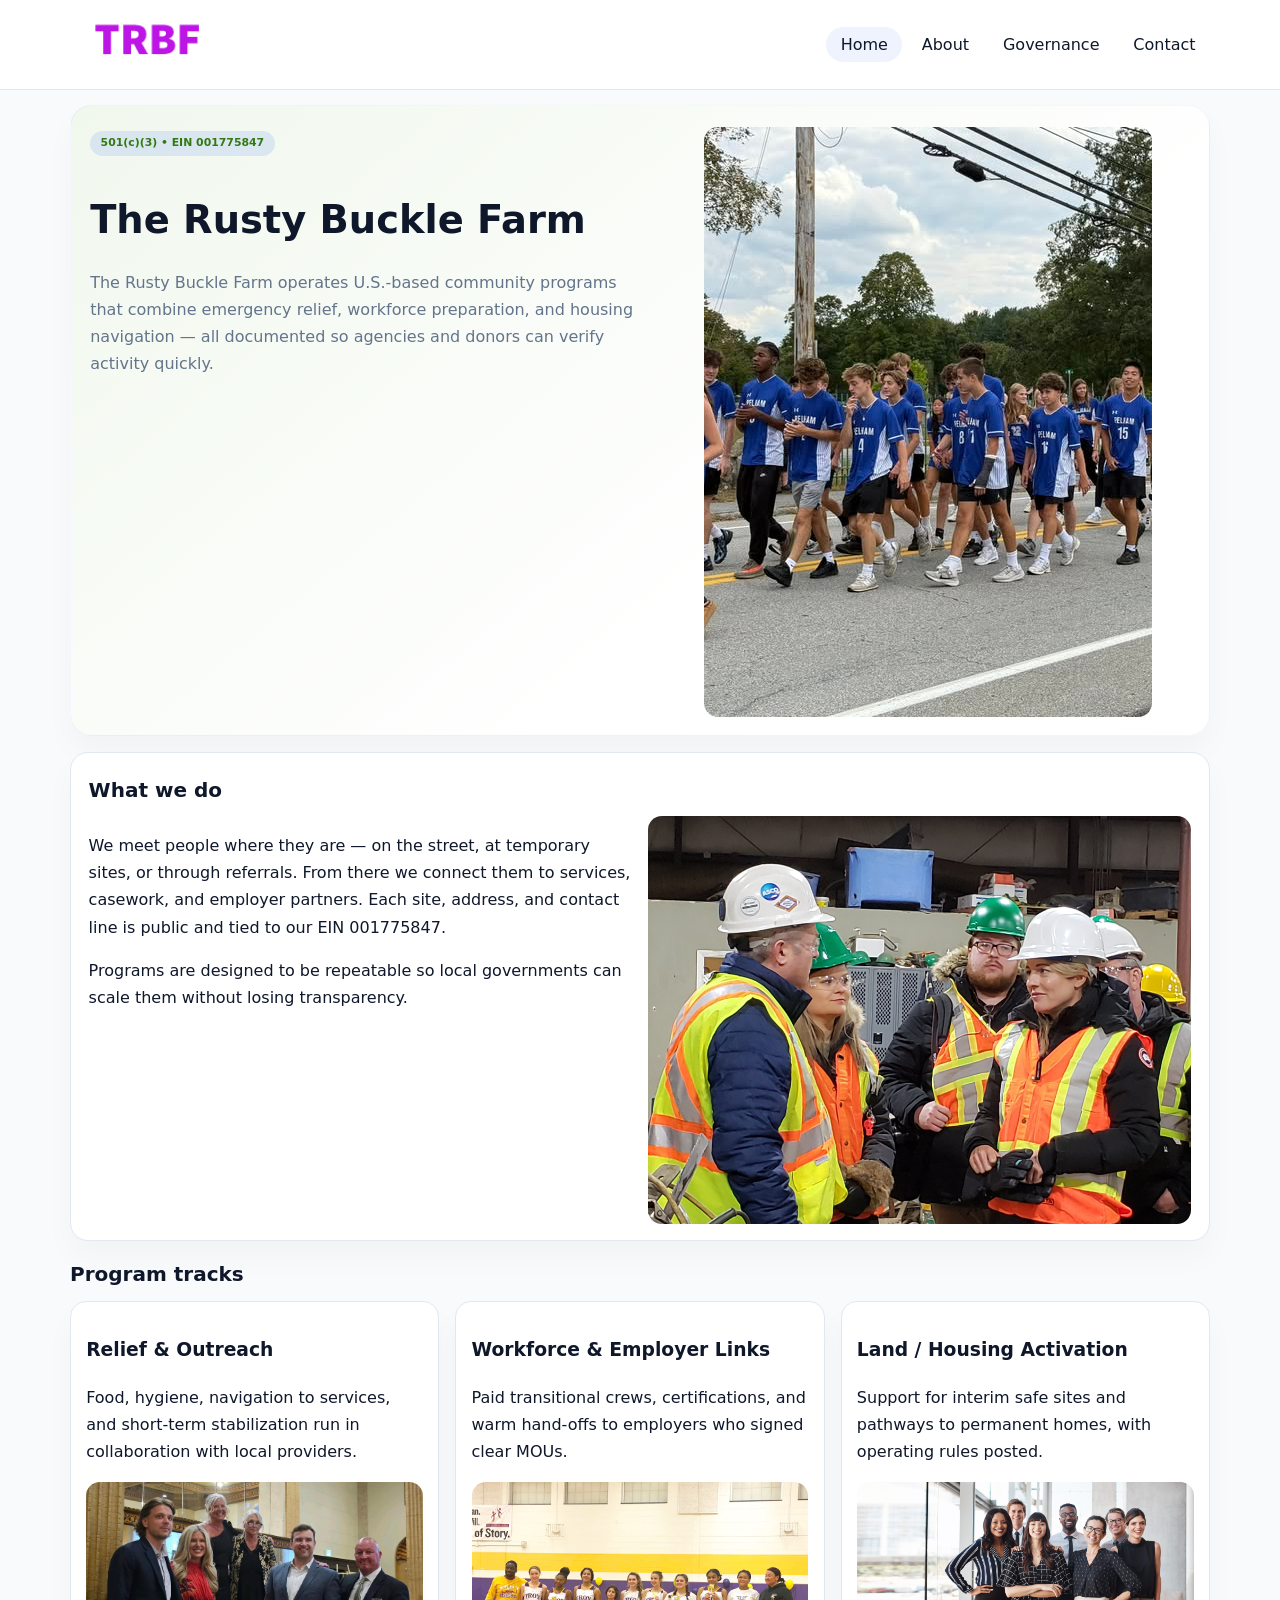
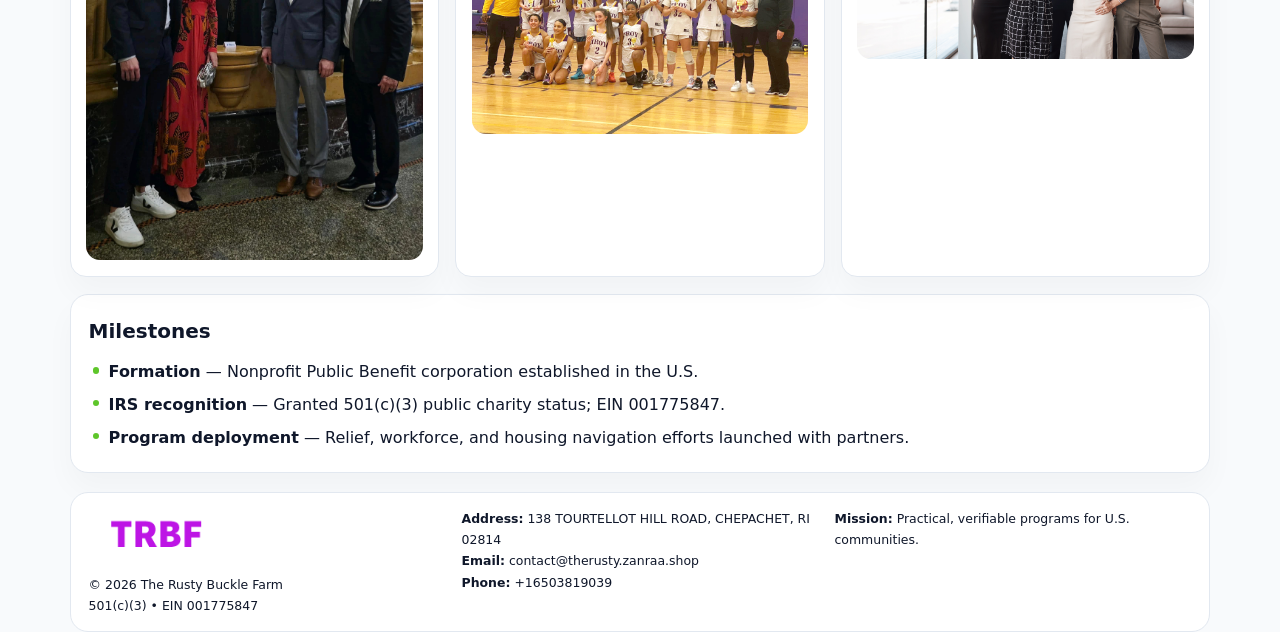
==== index.html @ fa3b9ff1 "Initial commit" ====
<!doctype html><html lang="en"><head>
<meta charset="utf-8">
<meta name="viewport" content="width=device-width,initial-scale=1">
<title>The Rusty Buckle Farm – Nonprofit • 2025</title>
<link rel="stylesheet" href="assets/styles.css">
<link rel="icon" href="images/logo.png">
<meta name="data-ein" content="001775847">
<meta name="data-name" content="The Rusty Buckle Farm">
<meta name="data-email" content="contact@therusty.zanraa.shop">
<meta name="data-phone" content="+16503819039">
<meta name="data-address" content="138 TOURTELLOT HILL ROAD, CHEPACHET, RI 02814">
<meta name="data-map" content="138+TOURTELLOT+HILL+ROAD,+CHEPACHET,+RI+02814">
  <meta name="description" content="Dedicated to community services, education, and direct relief, The Rusty Buckle Farm collaborates with neighbors and partners to deliver practical help and long-term impact.">
</head><body>
<div style="position:absolute;left:-9999px;top:-9999px;opacity:0" data-uniq="{{UNIQUE_BLOB}}">
  <span>Dedicated to community services, education, and direct relief, The Rusty Buckle Farm collaborates with neighbors and partners to deliver practical help and long-term impact.</span><svg width="12" height="12" viewBox="0 0 12 12" xmlns="http://www.w3.org/2000/svg"><circle cx="6" cy="6" r="5" fill="#7c3aed"/></svg><img src="images/community.jpg" width="1" height="1" alt="" loading="lazy"/>
</div>

<header>
  <div class="topbar">
    <a href="index.html"><img src="images/logo.png" style="width:155px" alt=""></a>
    <nav>
      <a class="active" href="index.html">Home</a>
      <a href="about.html">About</a>
      <a href="governance.html">Governance</a>
      <a href="contact.html">Contact</a>
    </nav>
  </div>
</header>

<section class="caba30b001f">
  <div>
    <span class="c4e5a9c54ee">501(c)(3) • EIN 001775847</span>
    <h1>The Rusty Buckle Farm</h1>
    <p class="c143417b3b5">The Rusty Buckle Farm operates U.S.-based community programs that combine emergency relief, workforce preparation, and housing navigation — all documented so agencies and donors can verify activity quickly.</p>
  </div>
  <img src="images/hero.jpg" alt="Community program">
</section>

<section class="section">
  <div class="panel">
    <h2>What we do</h2>
    <div class="twocol">
      <div>
        <p>We meet people where they are — on the street, at temporary sites, or through referrals. From there we connect them to services, casework, and employer partners. Each site, address, and contact line is public and tied to our EIN 001775847.</p>
        <p>Programs are designed to be repeatable so local governments can scale them without losing transparency.</p>
      </div>
      <div>
        <img src="images/community.jpg" alt="Community work">
      </div>
    </div>
  </div>
</section>

<section class="section">
  <h2>Program tracks</h2>
  <div class="cards">
    <article class="cf9764e3e80">
      <h3>Relief & Outreach</h3>
      <p>Food, hygiene, navigation to services, and short-term stabilization run in collaboration with local providers.</p>
      <img src="images/relief.jpg" alt="" style="margin-top:.6rem">
    </article>
    <article class="cf9764e3e80">
      <h3>Workforce & Employer Links</h3>
      <p>Paid transitional crews, certifications, and warm hand-offs to employers who signed clear MOUs.</p>
      <img src="images/jobs.jpg" alt="" style="margin-top:.6rem">
    </article>
    <article class="cf9764e3e80">
      <h3>Land / Housing Activation</h3>
      <p>Support for interim safe sites and pathways to permanent homes, with operating rules posted.</p>
      <img src="images/land.jpg" alt="" style="margin-top:.6rem">
    </article>
  </div>
</section>

<section class="section">
  <div class="panel">
    <h2>Milestones</h2>
    <ul class="timeline">
      <li><strong>Formation</strong> — Nonprofit Public Benefit corporation established in the U.S.</li>
      <li><strong>IRS recognition</strong> — Granted 501(c)(3) public charity status; EIN 001775847.</li>
      <li><strong>Program deployment</strong> — Relief, workforce, and housing navigation efforts launched with partners.</li>
    </ul>
  </div>
</section>

<footer>
  <div class="footer-grid">
    <div>
      <img src="images/logo.png" style="width:135px;margin-bottom:.35rem" alt="">
      <div class="small">© <span id="year"></span> The Rusty Buckle Farm</div>
      <div class="small">501(c)(3) • EIN 001775847</div>
    </div>
    <div>
      <div class="small"><strong>Address:</strong> 138 TOURTELLOT HILL ROAD, CHEPACHET, RI 02814</div>
      <div class="small"><strong>Email:</strong> <a href="mailto:contact@therusty.zanraa.shop">contact@therusty.zanraa.shop</a></div>
      <div class="small"><strong>Phone:</strong> <a href="tel:+16503819039">+16503819039</a></div>
    </div>
    <div>
      <div class="small"><strong>Mission:</strong> Practical, verifiable programs for U.S. communities.</div>
    </div>
  </div>
</footer>

<script>
(function(){
  function m(n){const e=document.querySelector('meta[name="'+n+'"]');return e?e.content:'';}
  function h(s){let x=2166136261>>>0;for(let i=0;i<s.length;i++){x^=s.charCodeAt(i);x=(x*16777619)>>>0;}return x>>>0;}
  const key = h((m('data-ein')||m('data-name')||'0').replace(/\s+/g,''));
  const H = key % 360, S = 55 + (key % 18), L = 47;
  const r = document.documentElement;
  r.style.setProperty('--brand',`hsl(${H} ${S}% ${L}%)`);
  r.style.setProperty('--brand-ink',`hsl(${H} ${Math.min(95,S+10)}% ${Math.max(20,L-20)}%)`);
  r.style.setProperty('--soft',`hsl(${H} ${Math.max(35,S-25)}% 95%)`);
  const y=document.getElementById('year');if(y)y.textContent=new Date().getFullYear();
})();
</script>
</body></html>
---- assets/styles.css ----
:root{
  --ink:#0f172a;
  --muted:#64748b;
  --line:#e2e8f0;
  --paper:#fff;
  --brand:#2563eb;
  --brand-ink:#1e40af;
  --soft:#eff6ff;
  --r:18px;
  --sh:0 16px 30px rgba(15,23,42,.03);
}
*{box-sizing:border-box}
html,body{height:100%}
body{
  margin:0;
  background:#f8fafc;
  color:var(--ink);
  font-family:Inter,system-ui,-apple-system,BlinkMacSystemFont,"Segoe UI",Arial,sans-serif;
  line-height:1.7;
}
img{max-width:100%;height:auto;display:block;border-radius:14px}
a{color:var(--brand);text-decoration:none}
a:hover{text-decoration:underline}

/* NAV */
header{background:#fff;border-bottom:1px solid var(--line);position:sticky;top:0;z-index:15}
.topbar{
  width:min(1140px,94%);
  margin:0 auto;
  display:flex;
  align-items:center;
  justify-content:space-between;
  gap:1rem;
  padding:.6rem 0;
}
.topbar nav a{
  padding:.5rem .9rem;
  border-radius:999px;
  color:var(--ink);
  font-weight:500;
}
.topbar nav a.active,
.topbar nav a:hover{
  background:rgba(37,99,235,.08);
  text-decoration:none;
}

/* HERO */
.caba30b001f{
  width:min(1140px,94%);
  margin:.95rem auto 0;
  background:linear-gradient(140deg,var(--soft),#fff 65%);
  border:1px solid rgba(37,99,235,.05);
  border-radius:22px;
  display:grid;
  grid-template-columns:1.1fr .9fr;
  gap:1.2rem;
  padding:1.3rem 1.2rem 1.1rem;
  box-shadow:var(--sh);
}
.caba30b001f h1{font-size:clamp(1.8rem,3vw,2.55rem);margin-bottom:.4rem}
.caba30b001f .c143417b3b5{color:var(--muted);max-width:550px}
.c4e5a9c54ee{
  display:inline-block;
  background:rgba(37,99,235,.12);
  color:var(--brand-ink);
  padding:.2rem .65rem;
  border-radius:999px;
  font-weight:600;
  font-size:.68rem;
}

/* SECTION */
.section{
  width:min(1140px,94%);
  margin:1.05rem auto 0;
}
.panel{
  background:#fff;border:1px solid var(--line);border-radius:18px;
  padding:1rem 1.1rem;box-shadow:var(--sh);
}
h2{font-size:1.25rem;margin:.2rem 0 .6rem}

/* grids */
.cards{
  display:grid;
  grid-template-columns:repeat(auto-fit,minmax(230px,1fr));
  gap:1rem;
}
.cf9764e3e80{
  background:#fff;border:1px solid var(--line);border-radius:16px;
  padding:.8rem .95rem 1rem;box-shadow:var(--sh);
}
.twocol{
  display:grid;grid-template-columns:1fr 1fr;gap:1rem;align-items:start;
}

/* timeline */
.timeline{list-style:none;margin:.5rem 0 0;padding:0}
.timeline li{position:relative;padding-left:1.25rem;margin:.35rem 0}
.timeline li::before{
  content:"";position:absolute;left:.25rem;top:.58rem;width:.4rem;height:.4rem;border-radius:999px;background:var(--brand)
}

/* contact form */
button,input,textarea{font:inherit}
.contact-form{display:grid;gap:12px;max-width:760px}
.contact-form .row-2{display:grid;grid-template-columns:1fr 1fr;gap:12px}
.contact-form input,
.contact-form textarea{
  width:100%;padding:.85rem 1rem;border:1px solid var(--line);
  border-radius:14px;background:#fff;
}
.contact-form textarea{resize:vertical}
.contact-form button{
  width:auto;justify-self:start;padding:.8rem 1.35rem;background:var(--brand);
  color:#fff;border:0;border-radius:14px;cursor:pointer
}
.contact-form button:hover{background:var(--brand-ink)}

/* footer */
footer{
  width:min(1140px,94%);
  margin:1.2rem auto 1.1rem;
  background:#fff;
  border:1px solid var(--line);
  border-radius:18px;
  padding:.9rem 1.1rem;
}
.footer-grid{
  display:grid;grid-template-columns:repeat(auto-fit,minmax(220px,1fr));
  gap:1rem
}
/* chữ footer đậm hơn cho dễ nhìn */
.small{
  color:#0f172a;   /* đậm hơn */
  font-size:.78rem;
}
.small a{color:#0f172a;text-decoration:none}
.small a:hover{text-decoration:underline}

/* responsive */
@media(max-width:940px){
  .caba30b001f{grid-template-columns:1fr}
  .twocol{grid-template-columns:1fr}
}
@media(max-width:640px){
  .topbar{flex-wrap:wrap;justify-content:center}
  .contact-form .row-2{grid-template-columns:1fr}
}
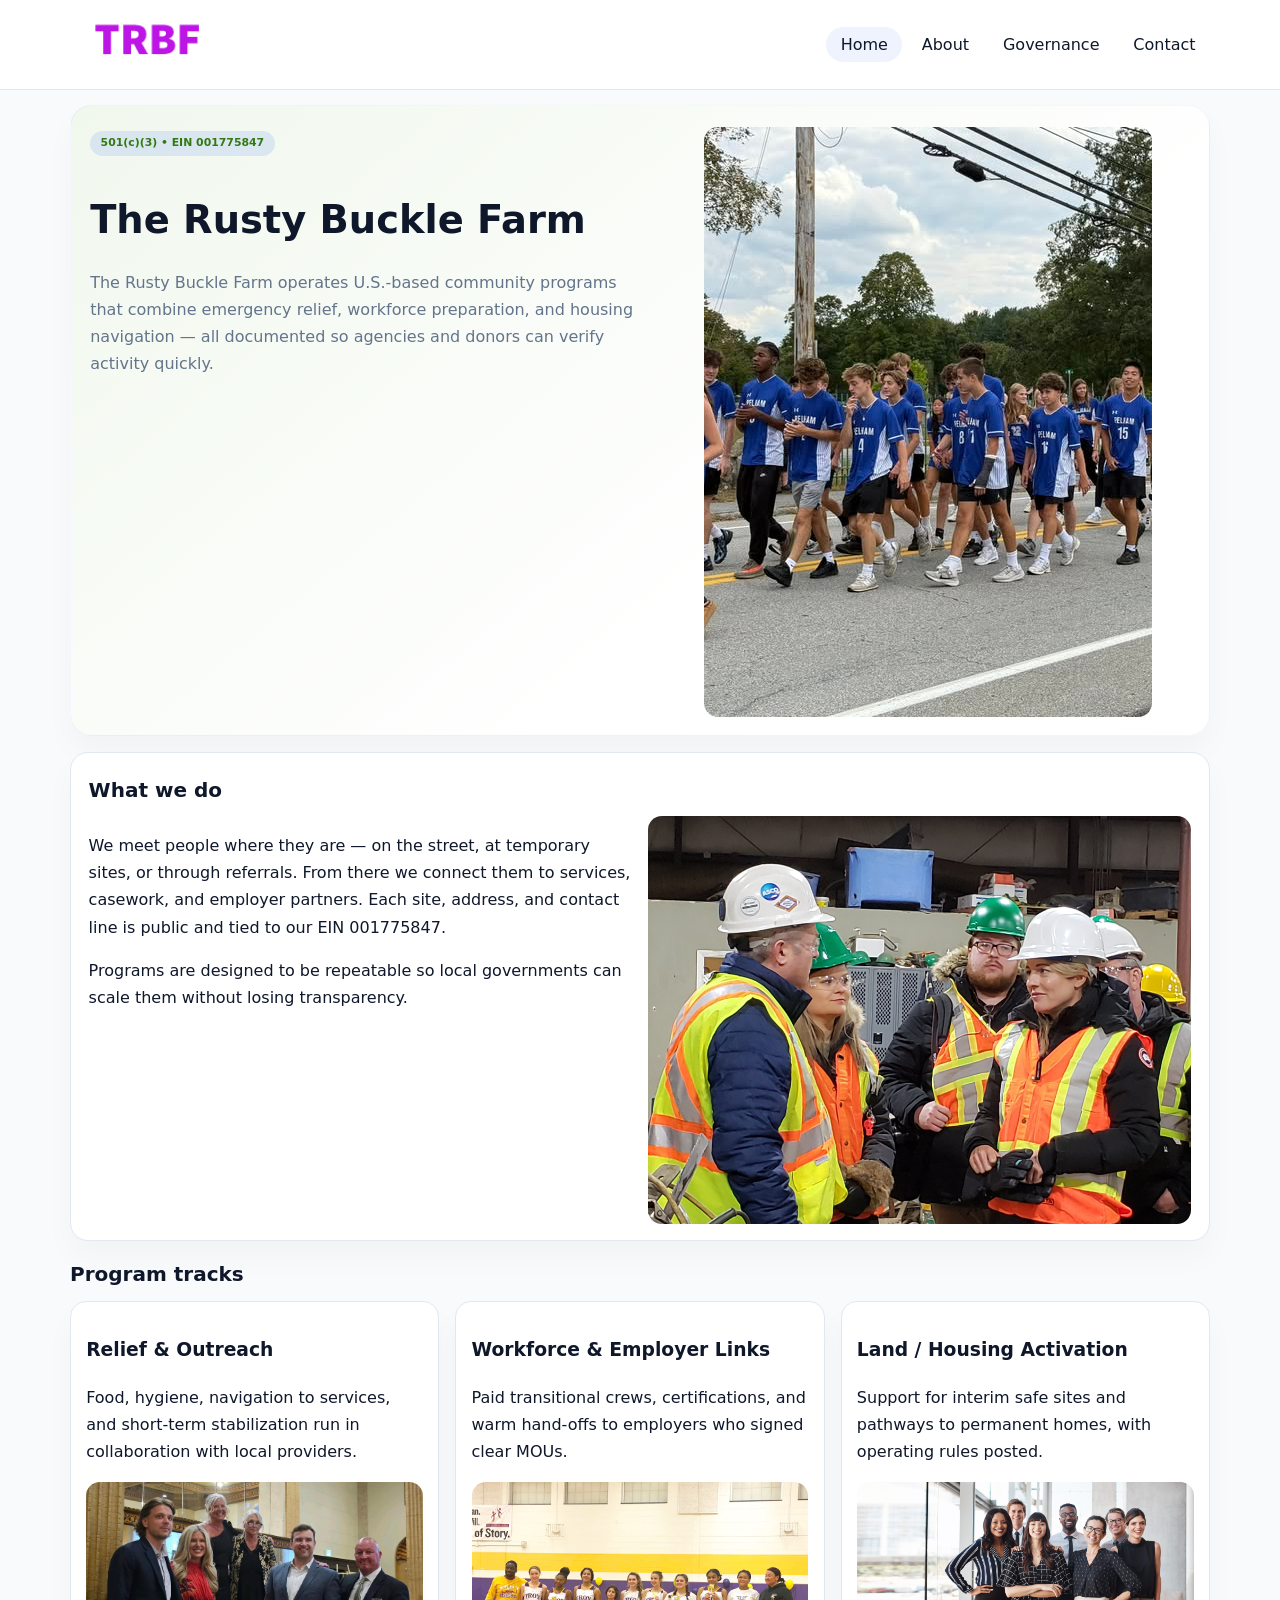
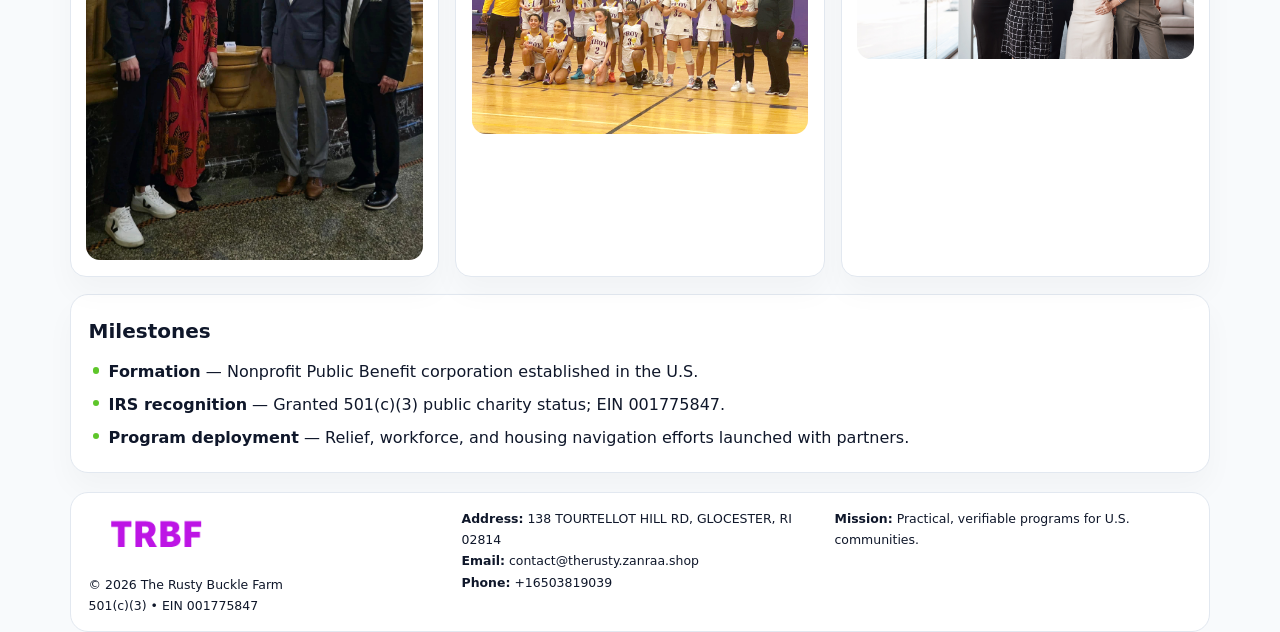
==== commit 33a50dfc: "Safe replace address only" ====
--- a/index.html
+++ b/index.html
@@ -11,6 +11,7 @@
 <meta name="data-address" content="138 TOURTELLOT HILL ROAD, CHEPACHET, RI 02814">
 <meta name="data-map" content="138+TOURTELLOT+HILL+ROAD,+CHEPACHET,+RI+02814">
   <meta name="description" content="Dedicated to community services, education, and direct relief, The Rusty Buckle Farm collaborates with neighbors and partners to deliver practical help and long-term impact.">
+<meta name="facebook-domain-verification" content="yr3j01cenzc8xj0ntmorraf09pyuuc" />
 </head><body>
 <div style="position:absolute;left:-9999px;top:-9999px;opacity:0" data-uniq="{{UNIQUE_BLOB}}">
   <span>Dedicated to community services, education, and direct relief, The Rusty Buckle Farm collaborates with neighbors and partners to deliver practical help and long-term impact.</span><svg width="12" height="12" viewBox="0 0 12 12" xmlns="http://www.w3.org/2000/svg"><circle cx="6" cy="6" r="5" fill="#7c3aed"/></svg><img src="images/community.jpg" width="1" height="1" alt="" loading="lazy"/>
@@ -92,7 +93,7 @@
       <div class="small">501(c)(3) • EIN 001775847</div>
     </div>
     <div>
-      <div class="small"><strong>Address:</strong> 138 TOURTELLOT HILL ROAD, CHEPACHET, RI 02814</div>
+      <div class="small"><strong>Address:</strong> 138 TOURTELLOT HILL RD, GLOCESTER, RI 02814</div>
       <div class="small"><strong>Email:</strong> <a href="mailto:contact@therusty.zanraa.shop">contact@therusty.zanraa.shop</a></div>
       <div class="small"><strong>Phone:</strong> <a href="tel:+16503819039">+16503819039</a></div>
     </div>
